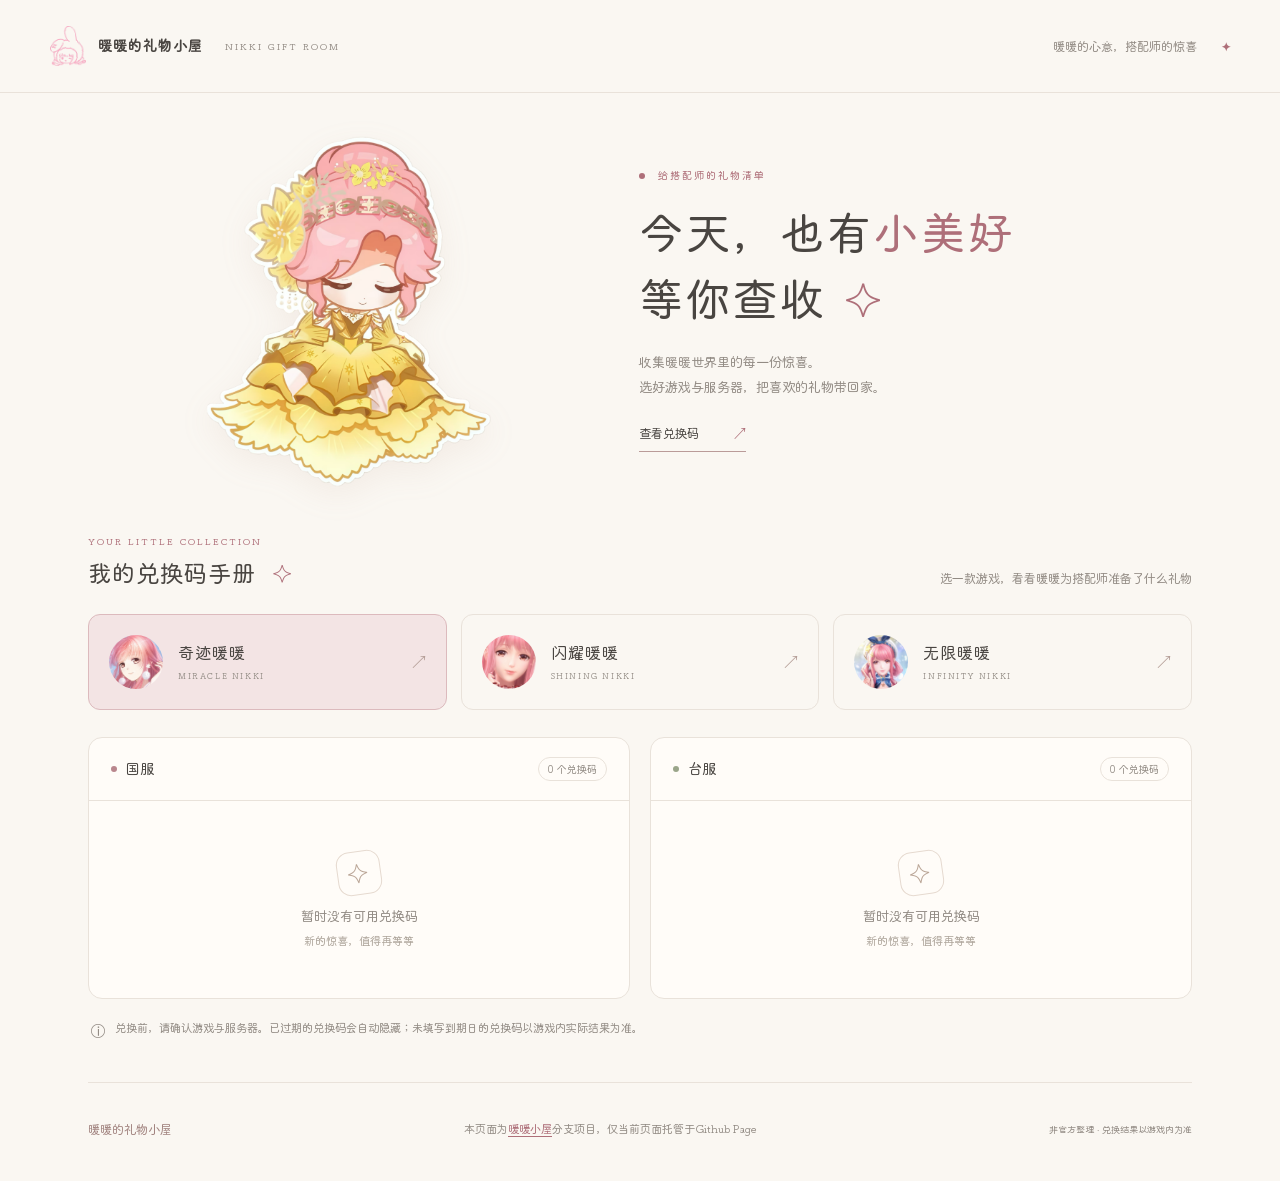
==== index.html @ 920fde14 "Unify footer name as 暖暖的礼物小屋" ====
<!doctype html>
<html lang="zh-CN">
<head>
  <meta charset="utf-8">
  <meta name="viewport" content="width=device-width,initial-scale=1">
  <meta name="theme-color" content="#faf7f2">
  <meta name="description" content="暖暖系列兑换码小站，按游戏与服务器整理，一键复制兑换码。">
  <title>暖暖的礼物小屋</title>
  <link rel="stylesheet" href="style.css">
  <link rel="stylesheet" href="images.css">
  <link rel="stylesheet" href="fonts.css">
  <script src="app.js" defer></script>
</head>
<body>
  <header class="topbar"><a class="brand" href="#"><img class="brand-logo" src="nikki_logo.png" alt="" width="40" height="40"> 暖暖的礼物小屋<span class="brand-note">NIKKI GIFT ROOM</span></a><span class="top-note">暖暖的心意，搭配师的惊喜 <span>✦</span></span></header>
  <main>
    <section class="hero">
      <figure class="hero-illustration" tabindex="0" aria-describedby="image-credit">
        <img src="IMG_5644.PNG" alt="身穿黄色花朵礼裙的暖暖" width="1592" height="1978" fetchpriority="high">
        <figcaption id="image-credit" role="tooltip">该素材来源于必胜客 x 无限暖暖联动</figcaption>
      </figure>
      <div class="hero-copy"><p class="eyebrow"><span></span> 给搭配师的礼物清单</p><h1>今天，也有<span>小美好</span><br>等你查收<span class="title-star">✧</span></h1><p class="intro">收集暖暖世界里的每一份惊喜。<br>选好游戏与服务器，把喜欢的礼物带回家。</p><a class="hero-link" href="#collection">查看兑换码 <span>↗</span></a></div>
    </section>
    <section id="collection" aria-label="兑换码合集">
      <div class="collection-title"><div><p class="eyebrow">YOUR LITTLE COLLECTION</p><h2>我的兑换码手册 <span>✧</span></h2></div><p>选一款游戏，看看暖暖为搭配师准备了什么礼物</p></div>
      <div class="game-tabs" role="tablist" aria-label="选择游戏">
        <button class="game-tab" id="tab-miracle" role="tab" aria-selected="true" aria-controls="game-panel" data-game="miracle"><span class="game-icon"><img src="Love_Nikki_logo.avif" alt="" width="54" height="54"></span><span><strong>奇迹暖暖</strong><small>MIRACLE NIKKI</small></span><span class="tab-arrow">↗</span></button>
        <button class="game-tab" id="tab-shining" role="tab" aria-selected="false" aria-controls="game-panel" tabindex="-1" data-game="shining"><span class="game-icon"><img src="Shining_Nikki_logo.avif" alt="" width="54" height="54"></span><span><strong>闪耀暖暖</strong><small>SHINING NIKKI</small></span><span class="tab-arrow">↗</span></button>
        <button class="game-tab" id="tab-infinity" role="tab" aria-selected="false" aria-controls="game-panel" tabindex="-1" data-game="infinity"><span class="game-icon"><img src="Infinity_Nikki_logo.avif" alt="" width="54" height="54"></span><span><strong>无限暖暖</strong><small>INFINITY NIKKI</small></span><span class="tab-arrow">↗</span></button>
      </div>
      <div id="game-panel" role="tabpanel" aria-labelledby="tab-miracle" aria-busy="true"><div id="servers" class="servers"></div></div>
      <aside class="notice"><span>ⓘ</span><p>兑换前，请确认游戏与服务器。已过期的兑换码会自动隐藏；未填写到期日的兑换码以游戏内实际结果为准。</p></aside>
    </section>
    <footer><span>暖暖的礼物小屋</span><p>本页面为<a href="https://nikki.su">暖暖小屋</a>分支项目，仅当前页面托管于Github Page</p><small>非官方整理 · 兑换结果以游戏内为准</small></footer>
  </main>
  <div id="toast" class="toast" role="status" aria-live="polite"></div>
</body>
</html>
---- style.css ----
:root{color-scheme:light;--paper:#faf7f2;--ink:#494541;--muted:#928b84;--rose:#ae6f79;--line:#e9e2da;--pink:#f3e4e4}*{box-sizing:border-box}html{scroll-behavior:smooth;scroll-padding-top:24px}body{margin:0;background:var(--paper);color:var(--ink);font-family:"Microsoft YaHei","PingFang SC",sans-serif;font-size:14px}button,a{-webkit-tap-highlight-color:transparent}button{font:inherit;cursor:pointer}a{color:inherit;text-decoration:none}button:focus-visible,a:focus-visible{outline:3px solid #ae6f79;outline-offset:5px}.topbar{max-width:1280px;margin:auto;padding:26px 48px;display:flex;align-items:center;justify-content:space-between;border-bottom:1px solid var(--line)}.brand{display:flex;align-items:center;gap:10px;font-weight:700;letter-spacing:1px}.brand-icon{color:var(--rose);font-size:29px}.brand-note{font-size:9px;letter-spacing:2px;color:var(--muted);margin-left:12px;font-weight:400}.top-note{font-size:12px;color:var(--muted)}.top-note span{margin-left:20px;color:var(--rose)}main{max-width:1184px;padding:0 40px;margin:auto}.hero{display:grid;grid-template-columns:1.15fr 1fr;min-height:410px;align-items:center;padding:40px 35px 42px;gap:35px}.eyebrow{font-size:10px;letter-spacing:2px;color:var(--rose);margin:0 0 19px}.eyebrow>span{display:inline-block;width:6px;height:6px;border-radius:50%;background:var(--rose);margin-right:8px;vertical-align:middle}h1{font-size:44px;line-height:1.5;letter-spacing:3px;margin:0;font-weight:500}h1>span:not(.title-star){color:var(--rose)}.title-star{font-size:44px;color:var(--rose);margin-left:17px}.intro{color:var(--muted);font-size:13px;line-height:1.95;margin:17px 0 23px}.hero-link{display:inline-flex;align-items:center;gap:35px;font-size:12px;border-bottom:1px solid #ba9b99;padding-bottom:9px}.hero-link span{color:var(--rose)}.hero-art{position:relative;height:300px;background:radial-gradient(ellipse,#f0e4de 0%,transparent 67%)}.orbit{position:absolute;width:320px;height:235px;border:1px solid #e4d9cf;border-radius:50%;left:50%;top:50%;transform:translate(-50%,-50%) rotate(-24deg)}.gift{position:absolute;width:176px;height:157px;left:50%;top:51%;transform:translate(-50%,-50%) rotate(-10deg)}.gift-box{position:absolute;top:46px;left:9px;width:159px;height:119px;background:linear-gradient(110deg,#efc4c6,#d9a8af);border-radius:4px 4px 12px 12px;box-shadow:inset -12px -5px 20px #c7949a33}.gift-lid{position:absolute;top:34px;left:0;width:178px;height:29px;background:#efcbcc;border-radius:5px;z-index:3;box-shadow:0 5px 3px #ae6f7920}.gift-ribbon{position:absolute;top:34px;bottom:-8px;width:28px;background:#fff0d7;left:74px;z-index:4;box-shadow:inset 5px 0 9px #ffffff55}.bow{position:absolute;top:-7px;width:63px;height:45px;border:12px solid #f9e7c8;z-index:5}.bow-left{left:29px;border-radius:65% 65% 0 65%;transform:rotate(18deg)}.bow-right{left:85px;border-radius:65% 65% 65% 0;transform:rotate(-18deg)}.gift-tag{position:absolute;left:113px;top:77px;z-index:6;background:#fffaf0;padding:15px 9px 8px;font-family:Georgia,serif;font-size:11px;line-height:1.6;text-align:center;transform:rotate(24deg);box-shadow:0 3px 10px #91697020}.gift-tag span{display:block;color:var(--rose);font-size:19px}.gift-shadow{position:absolute;left:50%;bottom:32px;width:175px;height:20px;background:#baa09b33;filter:blur(12px);border-radius:50%;transform:translateX(-50%)}.art-spark{position:absolute;color:#b99981}.spark-one{font-size:45px;left:13%;top:24%}.spark-two{font-size:26px;right:10%;bottom:21%}.art-label{position:absolute;bottom:3px;width:100%;text-align:center;font-size:9px;color:#aa9485;letter-spacing:3px}.art-label span{padding-left:10px}.collection-title{display:flex;justify-content:space-between;align-items:end;margin:6px 0 24px}.collection-title .eyebrow{font-size:9px;margin-bottom:10px}h2{font-size:23px;font-weight:500;letter-spacing:1px;margin:0}h2 span{color:var(--rose);margin-left:8px}.collection-title>p{font-size:12px;color:var(--muted);margin:0 0 3px}.game-tabs{display:grid;grid-template-columns:repeat(3,1fr);gap:14px;margin-bottom:27px}.game-tab{border:1px solid var(--line);background:transparent;border-radius:12px;text-align:left;padding:20px;display:flex;align-items:center;gap:15px;color:var(--ink);transition:background .2s,border-color .2s}.game-tab:hover{background:#f6edE8}.game-tab[aria-selected=true]{background:var(--pink);border-color:#dcbabd}.game-icon{width:43px;height:43px;display:grid;place-items:center;background:#fff9f5;border-radius:50%;font-size:27px;color:var(--rose)}.game-tab strong{display:block;font-size:16px;font-weight:500;letter-spacing:1px}.game-tab small{display:block;color:var(--muted);font-size:8px;letter-spacing:1.6px;margin-top:7px}.tab-arrow{margin-left:auto;color:#b59f98}.servers{display:grid;grid-template-columns:1fr 1fr;gap:20px}.server{border:1px solid var(--line);border-radius:14px;background:#fffcf8;overflow:hidden}.server-header{display:flex;align-items:center;gap:9px;padding:19px 22px;border-bottom:1px solid var(--line)}.server-header h3{font-size:14px;font-weight:500;margin:0}.server-dot{width:6px;height:6px;border-radius:50%;background:#b9868d}.server:nth-child(2) .server-dot{background:#9aa58a}.count{margin-left:auto;font-size:10px;color:var(--muted);border:1px solid var(--line);border-radius:20px;padding:4px 9px}.empty{min-height:197px;display:flex;flex-direction:column;align-items:center;justify-content:center;padding:30px;color:var(--muted);text-align:center}.empty-symbol{width:44px;height:44px;display:grid;place-items:center;border:1px solid #e6dad0;border-radius:13px;font-size:25px;color:#baa596;transform:rotate(-8deg);margin-bottom:12px}.empty p{font-size:13px;margin:0 0 8px}.empty small{font-size:11px;color:#aea59b}.code-list{padding:0 22px}.code-card{padding:22px 0;border-bottom:1px dashed var(--line)}.code-card:last-child{border:0}.code-top{display:flex;align-items:start;gap:15px;justify-content:space-between}.code-value{font-family:Consolas,"Microsoft YaHei",monospace;font-size:17px;line-height:1.6;color:#77535a;word-break:break-all;user-select:all}.copy{flex-shrink:0;border:1px solid #ddc8c8;border-radius:6px;background:#fcf4f1;color:#9a626d;padding:6px 12px;font-size:11px}.copy:hover{background:#f1dfdf}.reward{font-size:12px;color:#80766d;line-height:1.8;margin:11px 0}.expiry{font-size:10px;color:var(--muted)}.notice{display:flex;gap:10px;align-items:start;color:var(--muted);font-size:11px;line-height:1.8;margin:20px 0 38px;padding:0 3px}.notice>span{font-size:14px}.notice p{margin:0}footer{border-top:1px solid var(--line);padding:25px 0 30px;display:flex;align-items:center;justify-content:space-between;color:var(--muted);gap:15px}footer>span{color:#a1837f;font-size:12px}footer p{font-size:11px}footer small{font-size:9px}.toast{position:fixed;bottom:30px;left:50%;transform:translate(-50%,12px);background:#695752;color:#fff;padding:12px 22px;border-radius:10px;opacity:0;pointer-events:none;transition:.2s;max-width:90vw;z-index:10}.toast.visible{opacity:1;transform:translate(-50%,0)}.retry{margin-top:12px}.error{color:#a36368}@media(min-width:1500px){.hero{min-height:450px}}@media(max-width:700px){.topbar{padding:17px 20px}.brand-note,.top-note{display:none}main{padding:0 20px}.hero{padding:33px 0 30px;gap:0;grid-template-columns:1fr .7fr;min-height:320px}h1{font-size:29px;letter-spacing:1px}.title-star{font-size:25px;margin-left:4px}.intro{font-size:11px}.eyebrow{font-size:9px;letter-spacing:1px}.hero-art{transform:scale(.7);transform-origin:center;width:200px;justify-self:center}.orbit{width:230px}.collection-title>p{display:none}h2{font-size:20px}.game-tabs{gap:7px;margin-bottom:19px}.game-tab{padding:14px 6px;flex-direction:column;gap:9px;text-align:center;border-radius:10px}.game-tab strong{font-size:13px}.game-tab small{font-size:6px;letter-spacing:.5px}.tab-arrow{display:none}.game-icon{width:34px;height:34px;font-size:23px}.servers{grid-template-columns:1fr;gap:15px}.empty{min-height:164px}.server-header{padding:16px 19px}footer{flex-wrap:wrap;justify-content:center;text-align:center;gap:7px}footer p{width:100%;margin:3px}footer small{width:100%}}@media(max-width:390px){.hero{grid-template-columns:1fr}.hero-art{display:none}}@media(prefers-reduced-motion:reduce){html{scroll-behavior:auto}*{transition:none!important}}
---- images.css ----
.brand-logo { display: block; width: 40px; height: 40px; object-fit: contain; flex-shrink: 0; }
footer { flex-wrap: wrap; }
footer > span, footer > small { flex-shrink: 0; }
footer > p { line-height: 1.9; flex: 1 1 420px; text-align: center; }
footer a { color: var(--rose); text-decoration: underline; text-underline-offset: 3px; }
.collection-title { gap: 20px; }
@media (max-width: 700px) {
  .collection-title { align-items: flex-start; flex-direction: column; gap: 12px; }
  .collection-title > p { display: block; line-height: 1.8; }
}
.hero {
  grid-template-columns: minmax(0, 1fr) minmax(0, 1.15fr);
  gap: 65px;
}
.hero-illustration {
  position: relative;
  justify-self: center;
  width: min(100%, 285px);
  margin: 0;
  outline-offset: 8px;
}
.hero-illustration > img {
  display: block;
  width: 100%;
  height: auto;
  filter: drop-shadow(0 10px 15px #b98d7918);
}
.hero-illustration figcaption {
  position: absolute;
  bottom: 8px;
  left: 50%;
  transform: translate(-50%, 6px);
  width: max-content;
  max-width: 100%;
  padding: 10px 14px;
  border-radius: 9px;
  background: #695752;
  color: #fffaf5;
  font-size: 12px;
  line-height: 1.6;
  text-align: center;
  opacity: 0;
  visibility: hidden;
  transition: opacity .2s, transform .2s;
  pointer-events: none;
}
.hero-illustration:hover figcaption,
.hero-illustration:focus figcaption {
  opacity: 1;
  visibility: visible;
  transform: translate(-50%, 0);
}
.hero-illustration:focus-visible { outline: 2px solid var(--rose); border-radius: 12px; }
.game-icon { width: 54px; height: 54px; flex-shrink: 0; border-radius: 50%; overflow: hidden; }
.game-icon img { display: block; width: 100%; height: 100%; object-fit: cover; }
@media (max-width: 700px) {
  .hero { grid-template-columns: minmax(0, .8fr) minmax(0, 1fr); gap: 18px; }
  .hero h1 { font-size: clamp(20px, 4.4vw, 29px); }
  .hero .title-star { font-size: 22px; }
  .hero-illustration { width: min(100%, 240px); }
  .game-icon { width: 46px; height: 46px; }
}
@media (max-width: 480px) {
  .hero { grid-template-columns: 1fr; gap: 24px; }
  .hero-illustration { width: 190px; }
  .hero-copy { justify-self: center; width: max-content; max-width: 100%; }
  .hero h1 { font-size: 29px; }
}
---- fonts.css ----
/* 使用同目录下的原版字体，加载期间先显示系统字体。 */
@font-face {
  font-family: 'zzby';
  src: url('./zzby.ttf') format('truetype');
  font-weight: normal;
  font-style: normal;
  font-display: swap;
}

/* 覆盖标题、表单控件、兑换码和礼盒标签中的独立字体设置。 */
html, body, body *, body *::before, body *::after {
  font-family: 'zzby', 'Microsoft YaHei', 'PingFang SC', sans-serif;
}
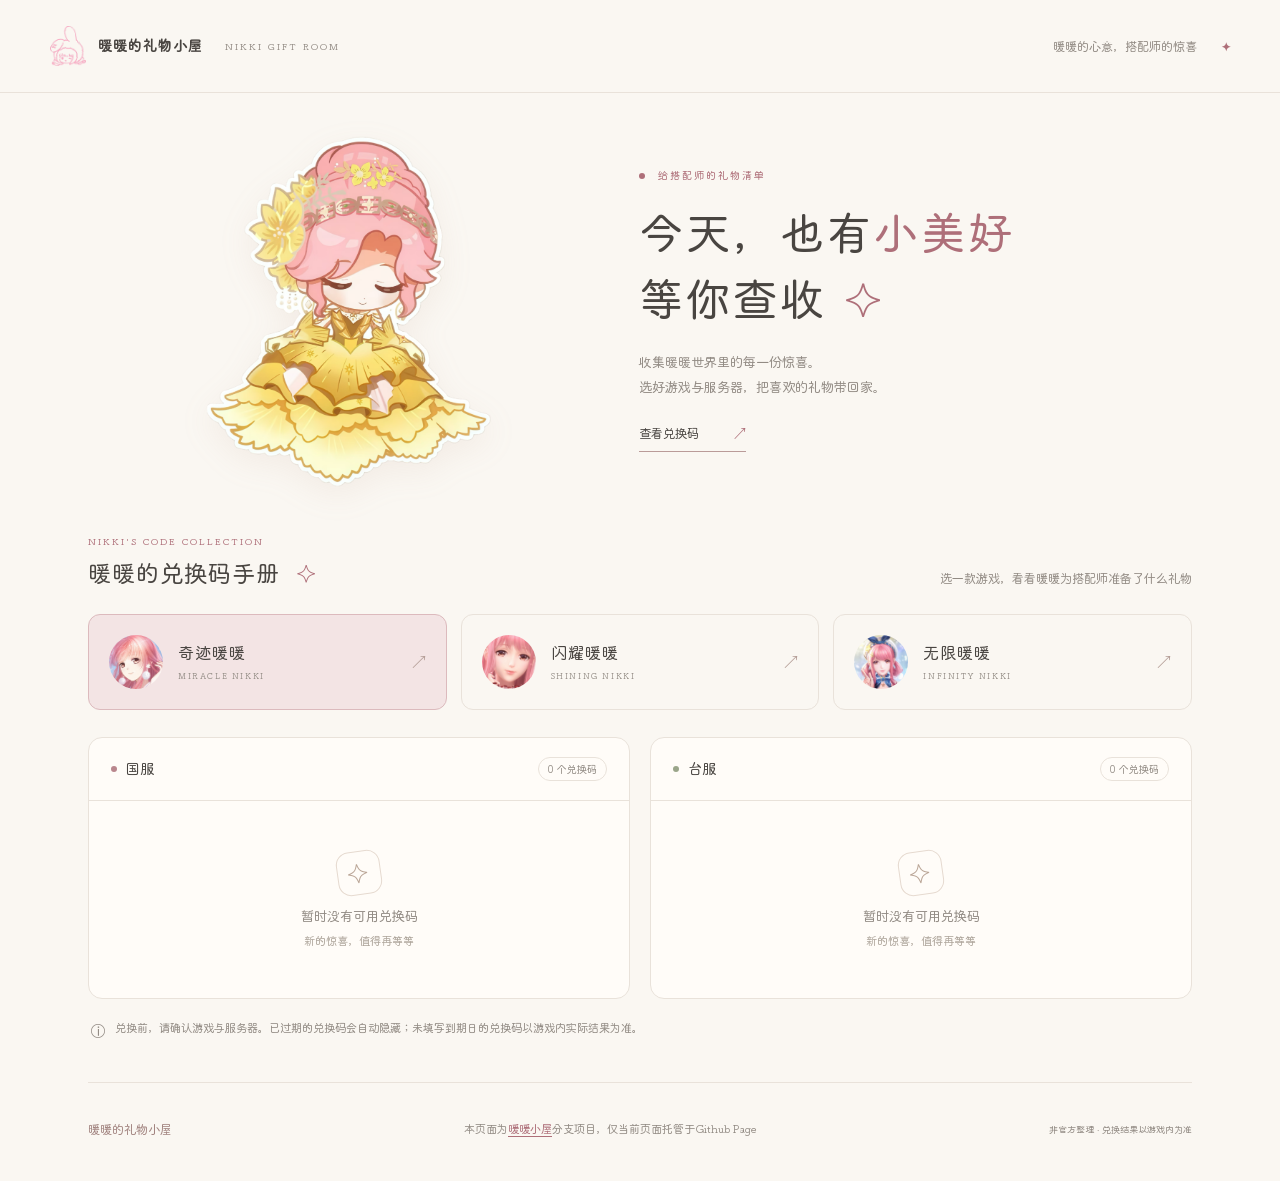
==== commit a773e389: "Update code collection headings" ====
--- a/index.html
+++ b/index.html
@@ -22,7 +22,7 @@
       <div class="hero-copy"><p class="eyebrow"><span></span> 给搭配师的礼物清单</p><h1>今天，也有<span>小美好</span><br>等你查收<span class="title-star">✧</span></h1><p class="intro">收集暖暖世界里的每一份惊喜。<br>选好游戏与服务器，把喜欢的礼物带回家。</p><a class="hero-link" href="#collection">查看兑换码 <span>↗</span></a></div>
     </section>
     <section id="collection" aria-label="兑换码合集">
-      <div class="collection-title"><div><p class="eyebrow">YOUR LITTLE COLLECTION</p><h2>我的兑换码手册 <span>✧</span></h2></div><p>选一款游戏，看看暖暖为搭配师准备了什么礼物</p></div>
+      <div class="collection-title"><div><p class="eyebrow">NIKKI'S CODE COLLECTION</p><h2>暖暖的兑换码手册 <span>✧</span></h2></div><p>选一款游戏，看看暖暖为搭配师准备了什么礼物</p></div>
       <div class="game-tabs" role="tablist" aria-label="选择游戏">
         <button class="game-tab" id="tab-miracle" role="tab" aria-selected="true" aria-controls="game-panel" data-game="miracle"><span class="game-icon"><img src="Love_Nikki_logo.avif" alt="" width="54" height="54"></span><span><strong>奇迹暖暖</strong><small>MIRACLE NIKKI</small></span><span class="tab-arrow">↗</span></button>
         <button class="game-tab" id="tab-shining" role="tab" aria-selected="false" aria-controls="game-panel" tabindex="-1" data-game="shining"><span class="game-icon"><img src="Shining_Nikki_logo.avif" alt="" width="54" height="54"></span><span><strong>闪耀暖暖</strong><small>SHINING NIKKI</small></span><span class="tab-arrow">↗</span></button>
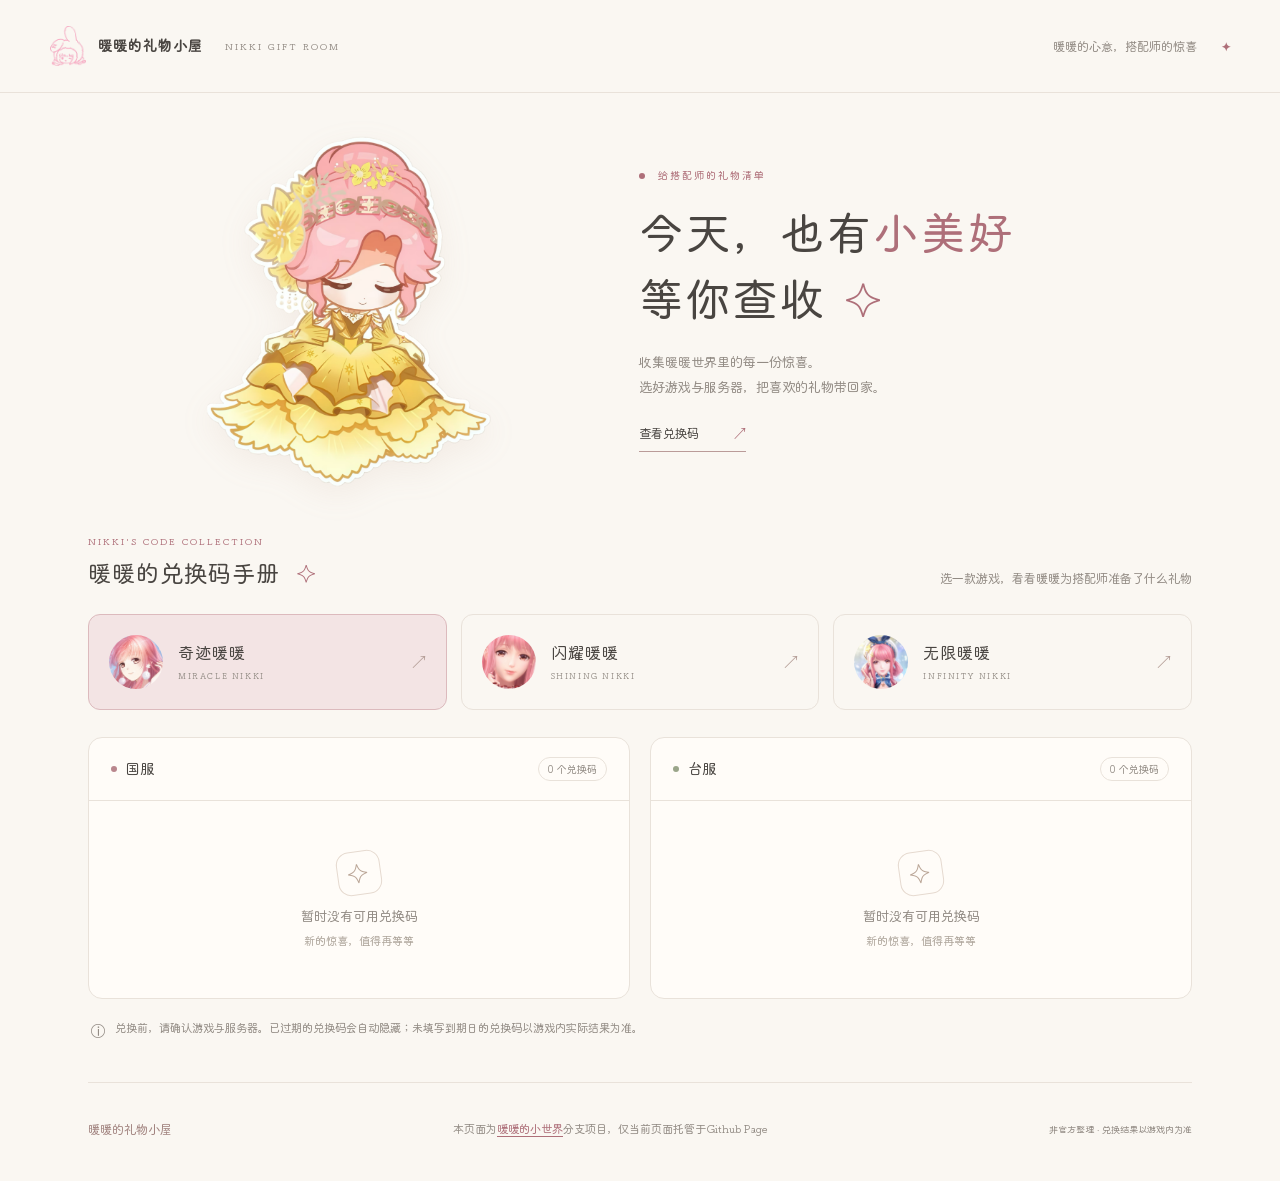
==== commit 55fbfb29: "Rename footer parent site to 暖暖的小世界" ====
--- a/index.html
+++ b/index.html
@@ -31,7 +31,7 @@
       <div id="game-panel" role="tabpanel" aria-labelledby="tab-miracle" aria-busy="true"><div id="servers" class="servers"></div></div>
       <aside class="notice"><span>ⓘ</span><p>兑换前，请确认游戏与服务器。已过期的兑换码会自动隐藏；未填写到期日的兑换码以游戏内实际结果为准。</p></aside>
     </section>
-    <footer><span>暖暖的礼物小屋</span><p>本页面为<a href="https://nikki.su">暖暖小屋</a>分支项目，仅当前页面托管于Github Page</p><small>非官方整理 · 兑换结果以游戏内为准</small></footer>
+    <footer><span>暖暖的礼物小屋</span><p>本页面为<a href="https://nikki.su">暖暖的小世界</a>分支项目，仅当前页面托管于Github Page</p><small>非官方整理 · 兑换结果以游戏内为准</small></footer>
   </main>
   <div id="toast" class="toast" role="status" aria-live="polite"></div>
 </body>
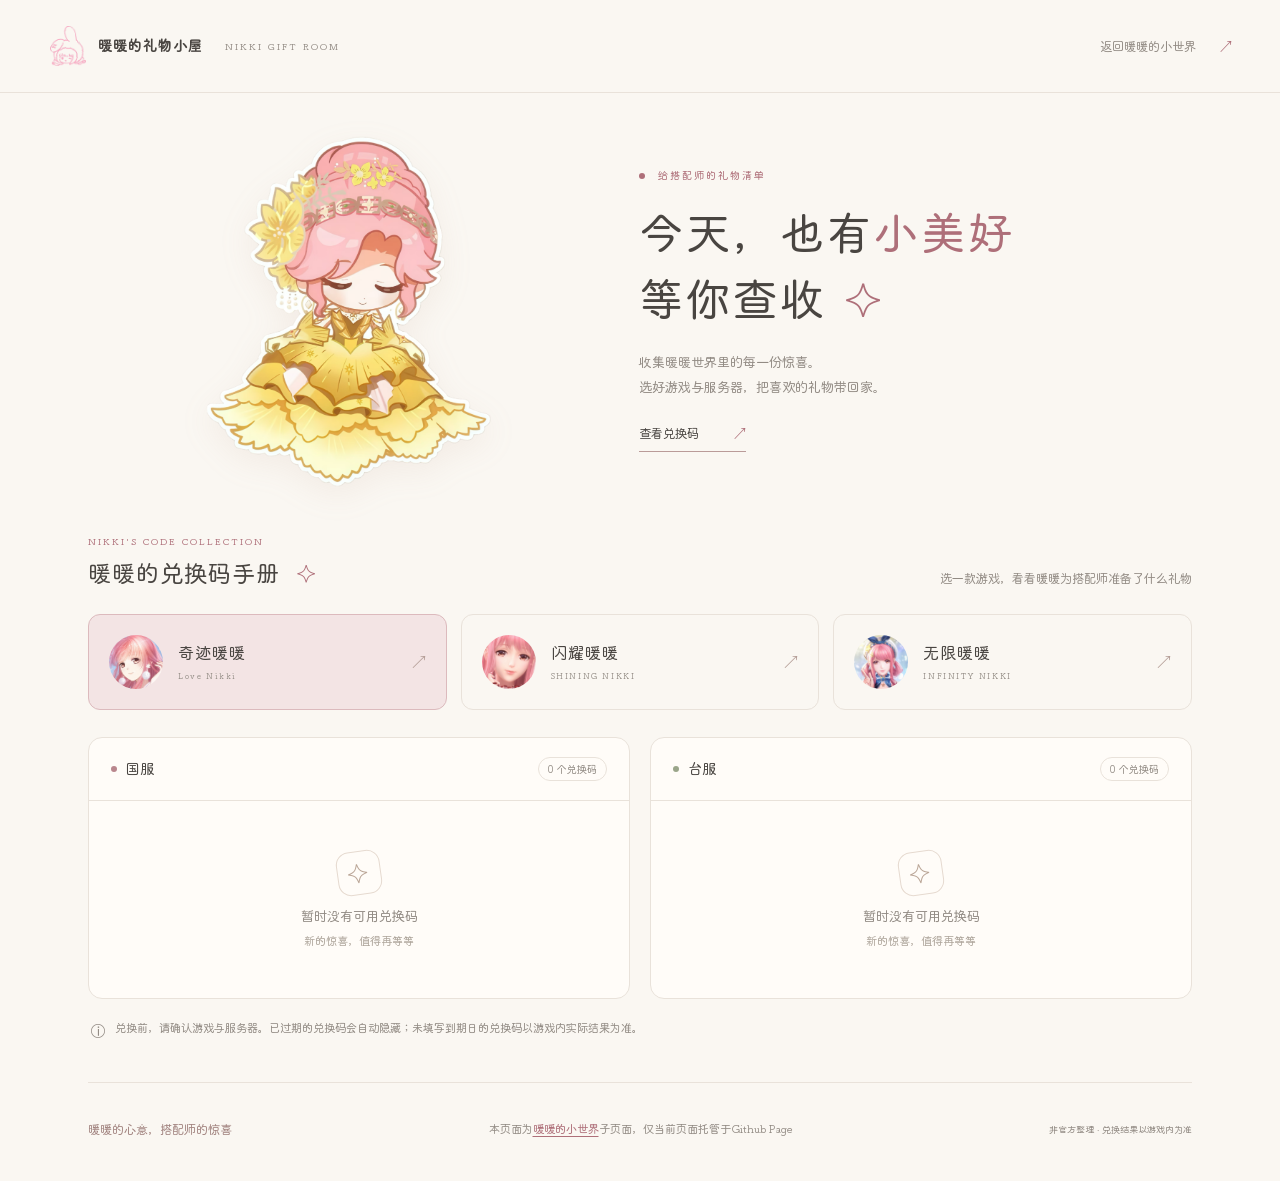
==== commit 28b4e898: "Correct Love Nikki name and update parent-site navigation and footer" ====
--- a/index.html
+++ b/index.html
@@ -12,7 +12,7 @@
   <script src="app.js" defer></script>
 </head>
 <body>
-  <header class="topbar"><a class="brand" href="#"><img class="brand-logo" src="nikki_logo.png" alt="" width="40" height="40"> 暖暖的礼物小屋<span class="brand-note">NIKKI GIFT ROOM</span></a><span class="top-note">暖暖的心意，搭配师的惊喜 <span>✦</span></span></header>
+  <header class="topbar"><a class="brand" href="#"><img class="brand-logo" src="nikki_logo.png" alt="" width="40" height="40"> 暖暖的礼物小屋<span class="brand-note">NIKKI GIFT ROOM</span></a><a class="top-note" href="https://nikki.su">返回暖暖的小世界 <span aria-hidden="true">↗</span></a></header>
   <main>
     <section class="hero">
       <figure class="hero-illustration" tabindex="0" aria-describedby="image-credit">
@@ -24,14 +24,14 @@
     <section id="collection" aria-label="兑换码合集">
       <div class="collection-title"><div><p class="eyebrow">NIKKI'S CODE COLLECTION</p><h2>暖暖的兑换码手册 <span>✧</span></h2></div><p>选一款游戏，看看暖暖为搭配师准备了什么礼物</p></div>
       <div class="game-tabs" role="tablist" aria-label="选择游戏">
-        <button class="game-tab" id="tab-miracle" role="tab" aria-selected="true" aria-controls="game-panel" data-game="miracle"><span class="game-icon"><img src="Love_Nikki_logo.avif" alt="" width="54" height="54"></span><span><strong>奇迹暖暖</strong><small>MIRACLE NIKKI</small></span><span class="tab-arrow">↗</span></button>
+        <button class="game-tab" id="tab-miracle" role="tab" aria-selected="true" aria-controls="game-panel" data-game="miracle"><span class="game-icon"><img src="Love_Nikki_logo.avif" alt="" width="54" height="54"></span><span><strong>奇迹暖暖</strong><small>Love Nikki</small></span><span class="tab-arrow">↗</span></button>
         <button class="game-tab" id="tab-shining" role="tab" aria-selected="false" aria-controls="game-panel" tabindex="-1" data-game="shining"><span class="game-icon"><img src="Shining_Nikki_logo.avif" alt="" width="54" height="54"></span><span><strong>闪耀暖暖</strong><small>SHINING NIKKI</small></span><span class="tab-arrow">↗</span></button>
         <button class="game-tab" id="tab-infinity" role="tab" aria-selected="false" aria-controls="game-panel" tabindex="-1" data-game="infinity"><span class="game-icon"><img src="Infinity_Nikki_logo.avif" alt="" width="54" height="54"></span><span><strong>无限暖暖</strong><small>INFINITY NIKKI</small></span><span class="tab-arrow">↗</span></button>
       </div>
       <div id="game-panel" role="tabpanel" aria-labelledby="tab-miracle" aria-busy="true"><div id="servers" class="servers"></div></div>
       <aside class="notice"><span>ⓘ</span><p>兑换前，请确认游戏与服务器。已过期的兑换码会自动隐藏；未填写到期日的兑换码以游戏内实际结果为准。</p></aside>
     </section>
-    <footer><span>暖暖的礼物小屋</span><p>本页面为<a href="https://nikki.su">暖暖的小世界</a>分支项目，仅当前页面托管于Github Page</p><small>非官方整理 · 兑换结果以游戏内为准</small></footer>
+    <footer><span>暖暖的心意，搭配师的惊喜</span><p>本页面为<a href="https://nikki.su">暖暖的小世界</a>子页面，仅当前页面托管于Github Page</p><small>非官方整理 · 兑换结果以游戏内为准</small></footer>
   </main>
   <div id="toast" class="toast" role="status" aria-live="polite"></div>
 </body>
--- a/images.css
+++ b/images.css
@@ -1,4 +1,9 @@
 .brand-logo { display: block; width: 40px; height: 40px; object-fit: contain; flex-shrink: 0; }
+.top-note:hover { color: var(--rose); }
+@media (max-width: 700px) {
+  .topbar { flex-wrap: wrap; gap: 12px; }
+  .top-note { display: block; margin-left: auto; }
+}
 footer { flex-wrap: wrap; }
 footer > span, footer > small { flex-shrink: 0; }
 footer > p { line-height: 1.9; flex: 1 1 420px; text-align: center; }
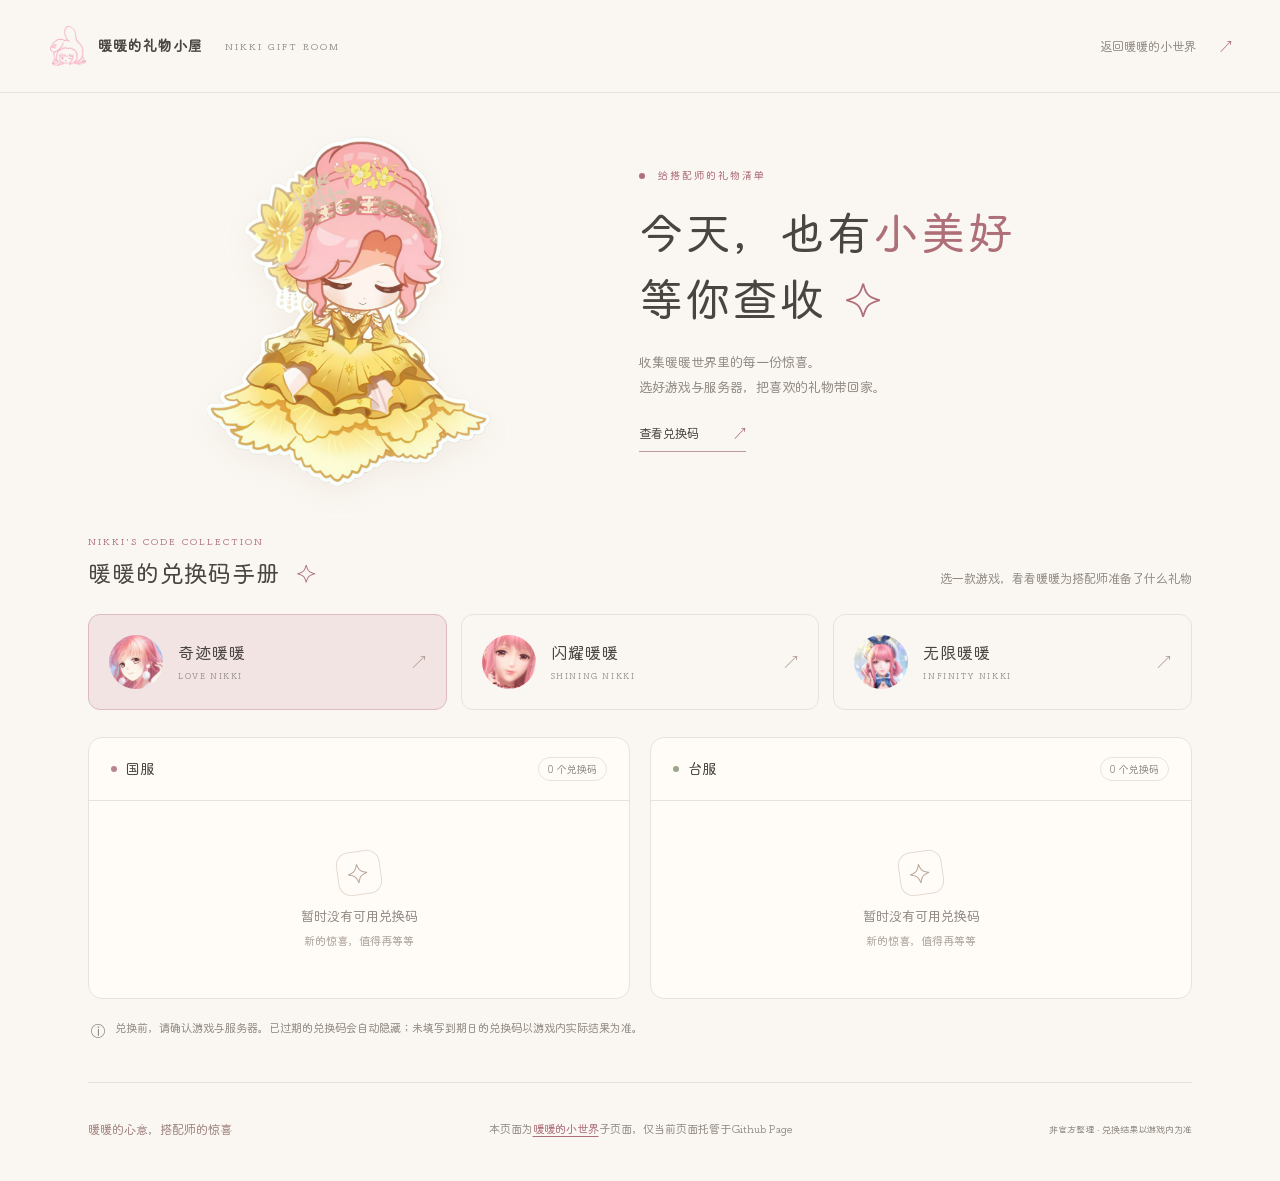
==== commit 9be972fb: "Capitalize LOVE NIKKI label" ====
--- a/index.html
+++ b/index.html
@@ -24,7 +24,7 @@
     <section id="collection" aria-label="兑换码合集">
       <div class="collection-title"><div><p class="eyebrow">NIKKI'S CODE COLLECTION</p><h2>暖暖的兑换码手册 <span>✧</span></h2></div><p>选一款游戏，看看暖暖为搭配师准备了什么礼物</p></div>
       <div class="game-tabs" role="tablist" aria-label="选择游戏">
-        <button class="game-tab" id="tab-miracle" role="tab" aria-selected="true" aria-controls="game-panel" data-game="miracle"><span class="game-icon"><img src="Love_Nikki_logo.avif" alt="" width="54" height="54"></span><span><strong>奇迹暖暖</strong><small>Love Nikki</small></span><span class="tab-arrow">↗</span></button>
+        <button class="game-tab" id="tab-miracle" role="tab" aria-selected="true" aria-controls="game-panel" data-game="miracle"><span class="game-icon"><img src="Love_Nikki_logo.avif" alt="" width="54" height="54"></span><span><strong>奇迹暖暖</strong><small>LOVE NIKKI</small></span><span class="tab-arrow">↗</span></button>
         <button class="game-tab" id="tab-shining" role="tab" aria-selected="false" aria-controls="game-panel" tabindex="-1" data-game="shining"><span class="game-icon"><img src="Shining_Nikki_logo.avif" alt="" width="54" height="54"></span><span><strong>闪耀暖暖</strong><small>SHINING NIKKI</small></span><span class="tab-arrow">↗</span></button>
         <button class="game-tab" id="tab-infinity" role="tab" aria-selected="false" aria-controls="game-panel" tabindex="-1" data-game="infinity"><span class="game-icon"><img src="Infinity_Nikki_logo.avif" alt="" width="54" height="54"></span><span><strong>无限暖暖</strong><small>INFINITY NIKKI</small></span><span class="tab-arrow">↗</span></button>
       </div>
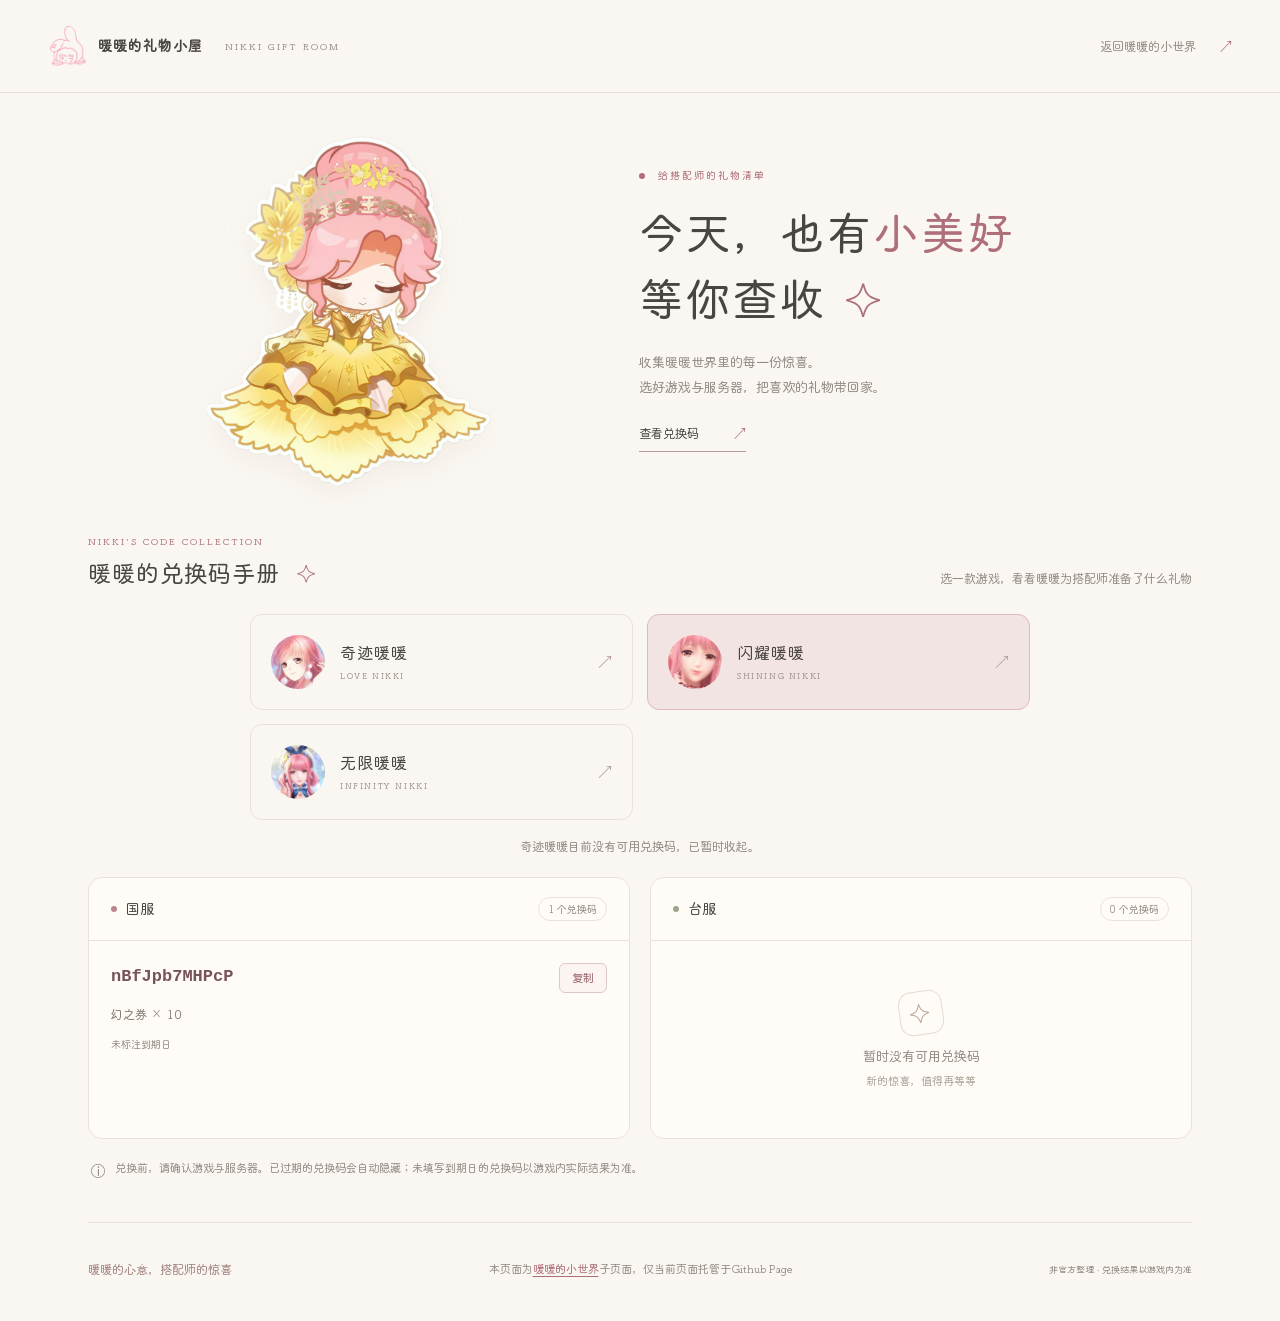
==== commit b98f1120: "Hide empty Love Nikki tab and center active games" ====
--- a/index.html
+++ b/index.html
@@ -6,6 +6,8 @@
   <meta name="theme-color" content="#faf7f2">
   <meta name="description" content="暖暖系列兑换码小站，按游戏与服务器整理，一键复制兑换码。">
   <title>暖暖的礼物小屋</title>
+  <link rel="icon" href="nikki_logo.png" type="image/png">
+  <link rel="apple-touch-icon" href="nikki_logo.png">
   <link rel="stylesheet" href="style.css">
   <link rel="stylesheet" href="images.css">
   <link rel="stylesheet" href="fonts.css">
@@ -28,6 +30,7 @@
         <button class="game-tab" id="tab-shining" role="tab" aria-selected="false" aria-controls="game-panel" tabindex="-1" data-game="shining"><span class="game-icon"><img src="Shining_Nikki_logo.avif" alt="" width="54" height="54"></span><span><strong>闪耀暖暖</strong><small>SHINING NIKKI</small></span><span class="tab-arrow">↗</span></button>
         <button class="game-tab" id="tab-infinity" role="tab" aria-selected="false" aria-controls="game-panel" tabindex="-1" data-game="infinity"><span class="game-icon"><img src="Infinity_Nikki_logo.avif" alt="" width="54" height="54"></span><span><strong>无限暖暖</strong><small>INFINITY NIKKI</small></span><span class="tab-arrow">↗</span></button>
       </div>
+      <p id="miracle-empty-note" class="game-availability-note" hidden>奇迹暖暖目前没有可用兑换码，已暂时收起。</p>
       <div id="game-panel" role="tabpanel" aria-labelledby="tab-miracle" aria-busy="true"><div id="servers" class="servers"></div></div>
       <aside class="notice"><span>ⓘ</span><p>兑换前，请确认游戏与服务器。已过期的兑换码会自动隐藏；未填写到期日的兑换码以游戏内实际结果为准。</p></aside>
     </section>
--- a/images.css
+++ b/images.css
@@ -58,12 +58,15 @@
 .hero-illustration:focus-visible { outline: 2px solid var(--rose); border-radius: 12px; }
 .game-icon { width: 54px; height: 54px; flex-shrink: 0; border-radius: 50%; overflow: hidden; }
 .game-icon img { display: block; width: 100%; height: 100%; object-fit: cover; }
+.game-tabs.is-reduced { grid-template-columns: repeat(2, minmax(0, 1fr)); max-width: 780px; margin-left: auto; margin-right: auto; }
+.game-availability-note { margin: -9px auto 22px; color: var(--muted); font-size: 12px; text-align: center; }
 @media (max-width: 700px) {
   .hero { grid-template-columns: minmax(0, .8fr) minmax(0, 1fr); gap: 18px; }
   .hero h1 { font-size: clamp(20px, 4.4vw, 29px); }
   .hero .title-star { font-size: 22px; }
   .hero-illustration { width: min(100%, 240px); }
   .game-icon { width: 46px; height: 46px; }
+  .game-tabs.is-reduced { max-width: none; }
 }
 @media (max-width: 480px) {
   .hero { grid-template-columns: 1fr; gap: 24px; }
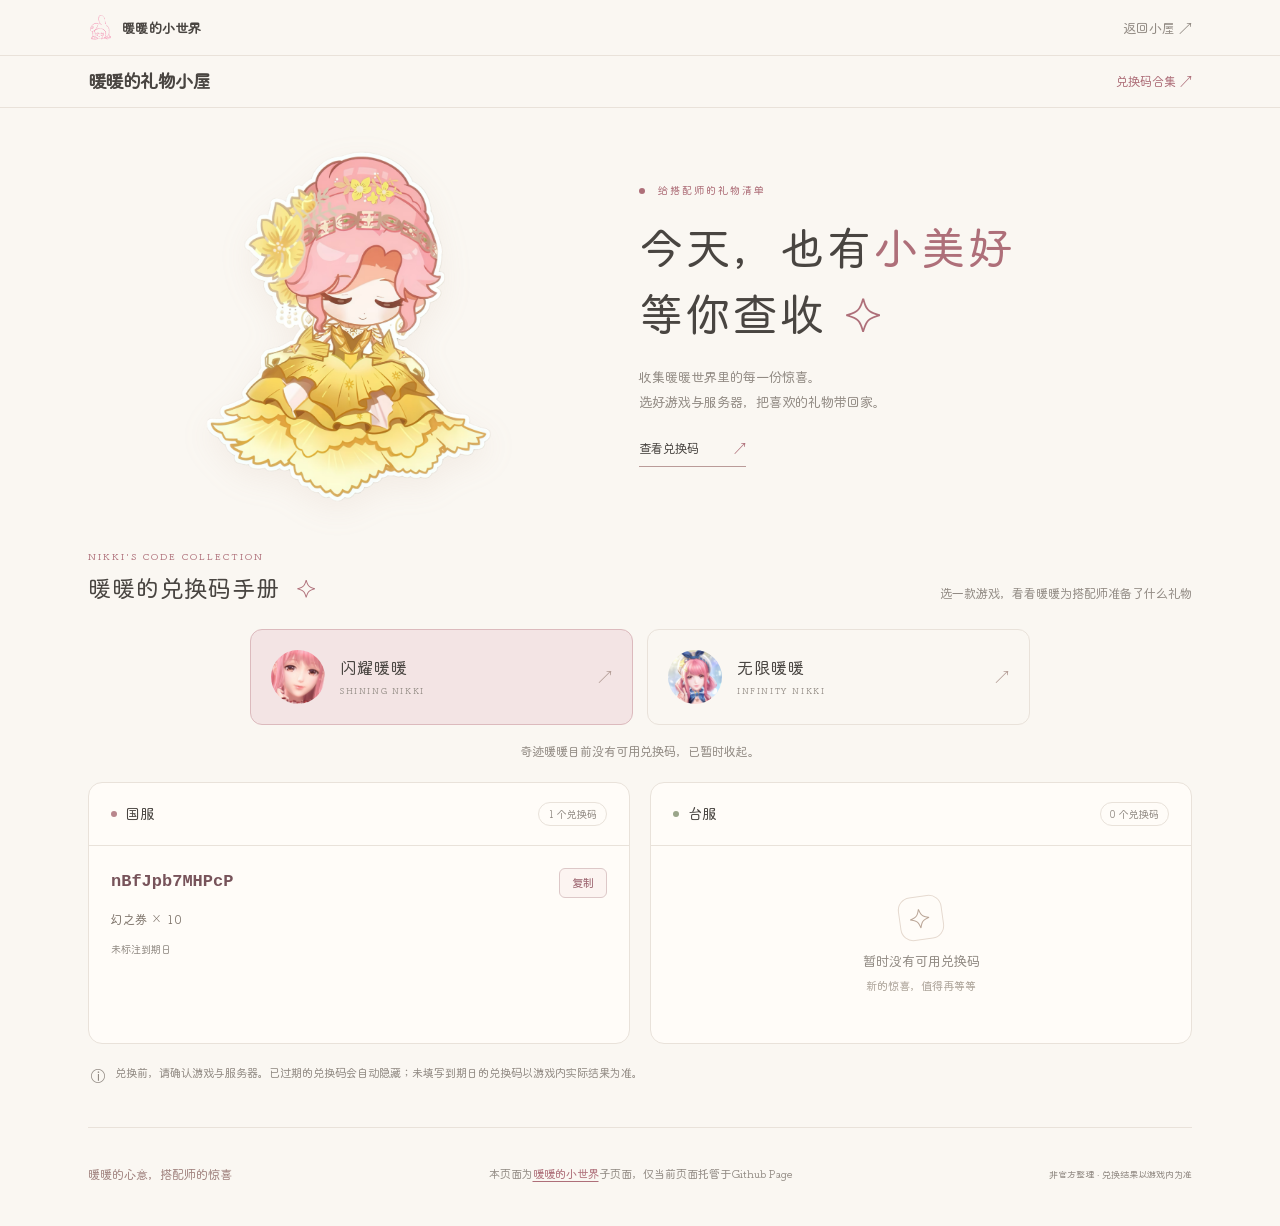
==== commit 2a4ad0e5: "Redesign header and add custom 404 page" ====
--- a/index.html
+++ b/index.html
@@ -14,7 +14,18 @@
   <script src="app.js" defer></script>
 </head>
 <body>
-  <header class="topbar"><a class="brand" href="#"><img class="brand-logo" src="nikki_logo.png" alt="" width="40" height="40"> 暖暖的礼物小屋<span class="brand-note">NIKKI GIFT ROOM</span></a><a class="top-note" href="https://nikki.su">返回暖暖的小世界 <span aria-hidden="true">↗</span></a></header>
+  <header class="site-bar">
+    <div class="bar-inner">
+      <a class="world-brand" href="https://nikki.su"><img src="nikki_logo.png" alt="" width="25" height="25">暖暖的小世界</a>
+      <a class="return-link" href="https://nikki.su">返回小屋 ↗</a>
+    </div>
+  </header>
+  <div class="local-bar">
+    <div class="bar-inner">
+      <a class="local-title" href="/" aria-current="page">暖暖的礼物小屋</a>
+      <a class="local-link" href="#collection">兑换码合集 ↗</a>
+    </div>
+  </div>
   <main>
     <section class="hero">
       <figure class="hero-illustration" tabindex="0" aria-describedby="image-credit">
--- a/images.css
+++ b/images.css
@@ -1,8 +1,17 @@
-.brand-logo { display: block; width: 40px; height: 40px; object-fit: contain; flex-shrink: 0; }
-.top-note:hover { color: var(--rose); }
+.site-bar { border-bottom: 1px solid var(--line); background: var(--paper); }
+.bar-inner { max-width: 1184px; min-height: 55px; margin: auto; padding: 0 40px; display: flex; align-items: center; justify-content: space-between; gap: 20px; }
+.world-brand { display: flex; align-items: center; gap: 9px; color: var(--ink); font-size: 13px; font-weight: 700; letter-spacing: .02em; }
+.world-brand img { width: 25px; height: 25px; object-fit: contain; }
+.return-link { color: var(--muted); font-size: 13px; }
+.return-link:hover, .local-link:hover { color: var(--rose); }
+.local-bar { position: sticky; top: 0; z-index: 5; border-bottom: 1px solid var(--line); background: color-mix(in srgb, var(--paper) 92%, transparent); backdrop-filter: blur(18px); -webkit-backdrop-filter: blur(18px); }
+.local-bar .bar-inner { min-height: 51px; }
+.local-title { color: var(--ink); font-size: 18px; font-weight: 700; letter-spacing: -.03em; }
+.local-link { color: var(--rose); font-size: 12px; }
 @media (max-width: 700px) {
-  .topbar { flex-wrap: wrap; gap: 12px; }
-  .top-note { display: block; margin-left: auto; }
+  .bar-inner { min-height: 50px; padding-left: 20px; padding-right: 20px; }
+  .world-brand, .return-link { font-size: 12px; }
+  .local-title { font-size: 16px; }
 }
 footer { flex-wrap: wrap; }
 footer > span, footer > small { flex-shrink: 0; }
@@ -58,6 +67,7 @@
 .hero-illustration:focus-visible { outline: 2px solid var(--rose); border-radius: 12px; }
 .game-icon { width: 54px; height: 54px; flex-shrink: 0; border-radius: 50%; overflow: hidden; }
 .game-icon img { display: block; width: 100%; height: 100%; object-fit: cover; }
+.game-tab[hidden] { display: none; }
 .game-tabs.is-reduced { grid-template-columns: repeat(2, minmax(0, 1fr)); max-width: 780px; margin-left: auto; margin-right: auto; }
 .game-availability-note { margin: -9px auto 22px; color: var(--muted); font-size: 12px; text-align: center; }
 @media (max-width: 700px) {
